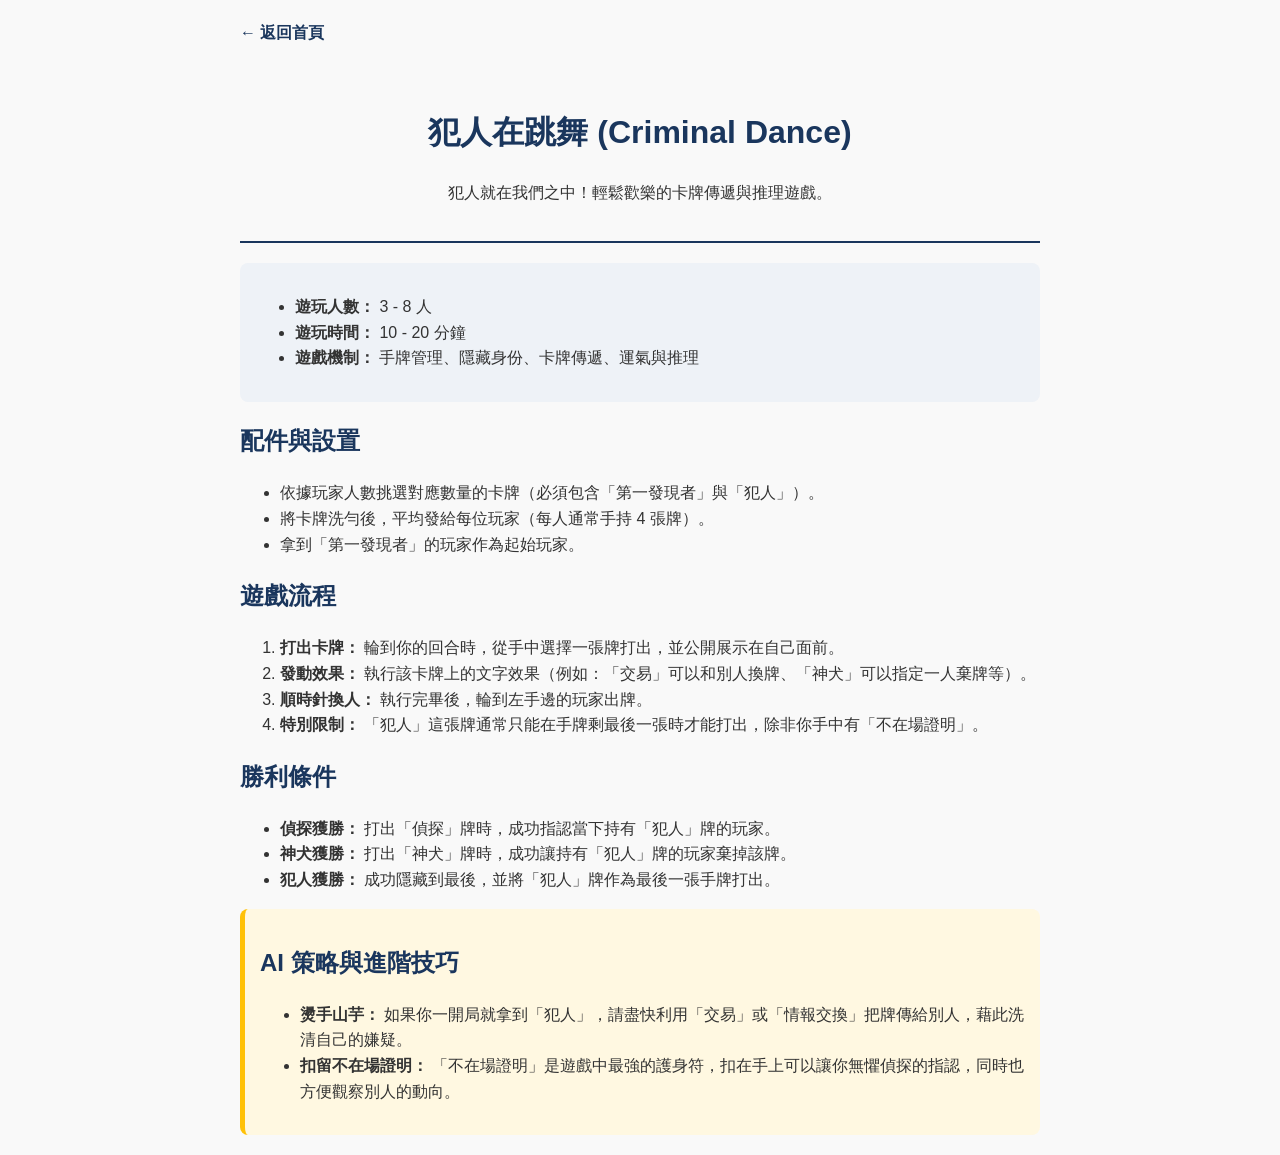
==== games/criminal-dance.html @ fc3745f8 "Add files via upload" ====
<!DOCTYPE html>
<html lang="zh-TW">
<head>
    <meta charset="UTF-8">
    <meta name="viewport" content="width=device-width, initial-scale=1.0">
    <title>犯人在跳舞 - 桌遊知識庫</title>
    <link rel="stylesheet" href="../css/style.css">
</head>
<body>
    <a href="../index.html" class="back-link">← 返回首頁</a>
    
    <header>
        <h1>犯人在跳舞 (Criminal Dance)</h1>
        <p>犯人就在我們之中！輕鬆歡樂的卡牌傳遞與推理遊戲。</p>
    </header>

    <main>
        <section class="info-card">
            <ul>
                <li><strong>遊玩人數：</strong> 3 - 8 人</li>
                <li><strong>遊玩時間：</strong> 10 - 20 分鐘</li>
                <li><strong>遊戲機制：</strong> 手牌管理、隱藏身份、卡牌傳遞、運氣與推理</li>
            </ul>
        </section>

        <section class="setup">
            <h2>配件與設置</h2>
            <ul>
                <li>依據玩家人數挑選對應數量的卡牌（必須包含「第一發現者」與「犯人」）。</li>
                <li>將卡牌洗勻後，平均發給每位玩家（每人通常手持 4 張牌）。</li>
                <li>拿到「第一發現者」的玩家作為起始玩家。</li>
            </ul>
        </section>

        <section class="gameplay">
            <h2>遊戲流程</h2>
            <ol>
                <li><strong>打出卡牌：</strong> 輪到你的回合時，從手中選擇一張牌打出，並公開展示在自己面前。</li>
                <li><strong>發動效果：</strong> 執行該卡牌上的文字效果（例如：「交易」可以和別人換牌、「神犬」可以指定一人棄牌等）。</li>
                <li><strong>順時針換人：</strong> 執行完畢後，輪到左手邊的玩家出牌。</li>
                <li><strong>特別限制：</strong> 「犯人」這張牌通常只能在手牌剩最後一張時才能打出，除非你手中有「不在場證明」。</li>
            </ol>
        </section>

        <section class="victory">
            <h2>勝利條件</h2>
            <ul>
                <li><strong>偵探獲勝：</strong> 打出「偵探」牌時，成功指認當下持有「犯人」牌的玩家。</li>
                <li><strong>神犬獲勝：</strong> 打出「神犬」牌時，成功讓持有「犯人」牌的玩家棄掉該牌。</li>
                <li><strong>犯人獲勝：</strong> 成功隱藏到最後，並將「犯人」牌作為最後一張手牌打出。</li>
            </ul>
        </section>

        <section class="strategy">
            <h2>AI 策略與進階技巧</h2>
            <ul>
                <li><strong>燙手山芋：</strong> 如果你一開局就拿到「犯人」，請盡快利用「交易」或「情報交換」把牌傳給別人，藉此洗清自己的嫌疑。</li>
                <li><strong>扣留不在場證明：</strong> 「不在場證明」是遊戲中最強的護身符，扣在手上可以讓你無懼偵探的指認，同時也方便觀察別人的動向。</li>
            </ul>
        </section>
    </main>
</body>
</html>
---- css/style.css ----
body {
    font-family: "Helvetica Neue", Helvetica, Arial, "微軟正黑體", sans-serif;
    background-color: #f9f9f9;
    color: #333;
    line-height: 1.6;
    max-width: 800px;
    margin: 0 auto;
    padding: 20px;
}
header {
    text-align: center;
    padding: 20px 0;
    border-bottom: 2px solid #1a365d;
    margin-bottom: 20px;
}
h1, h2, h3 {
    color: #1a365d;
}
.game-list {
    list-style-type: none;
    padding: 0;
}
.game-list li {
    background: white;
    margin-bottom: 15px;
    padding: 15px;
    border-radius: 8px;
    box-shadow: 0 2px 5px rgba(0,0,0,0.1);
}
.game-list a {
    text-decoration: none;
    color: inherit;
}
.game-list a:hover h3 {
    color: #0056b3;
}
/* 子頁面專用樣式 */
.info-card {
    background: #eef2f7;
    padding: 15px;
    border-radius: 8px;
    margin-bottom: 20px;
}
.strategy {
    background: #fff8e1;
    padding: 15px;
    border-radius: 8px;
    border-left: 5px solid #ffc107;
}
.back-link {
    display: inline-block;
    margin-bottom: 20px;
    color: #1a365d;
    text-decoration: none;
    font-weight: bold;
}
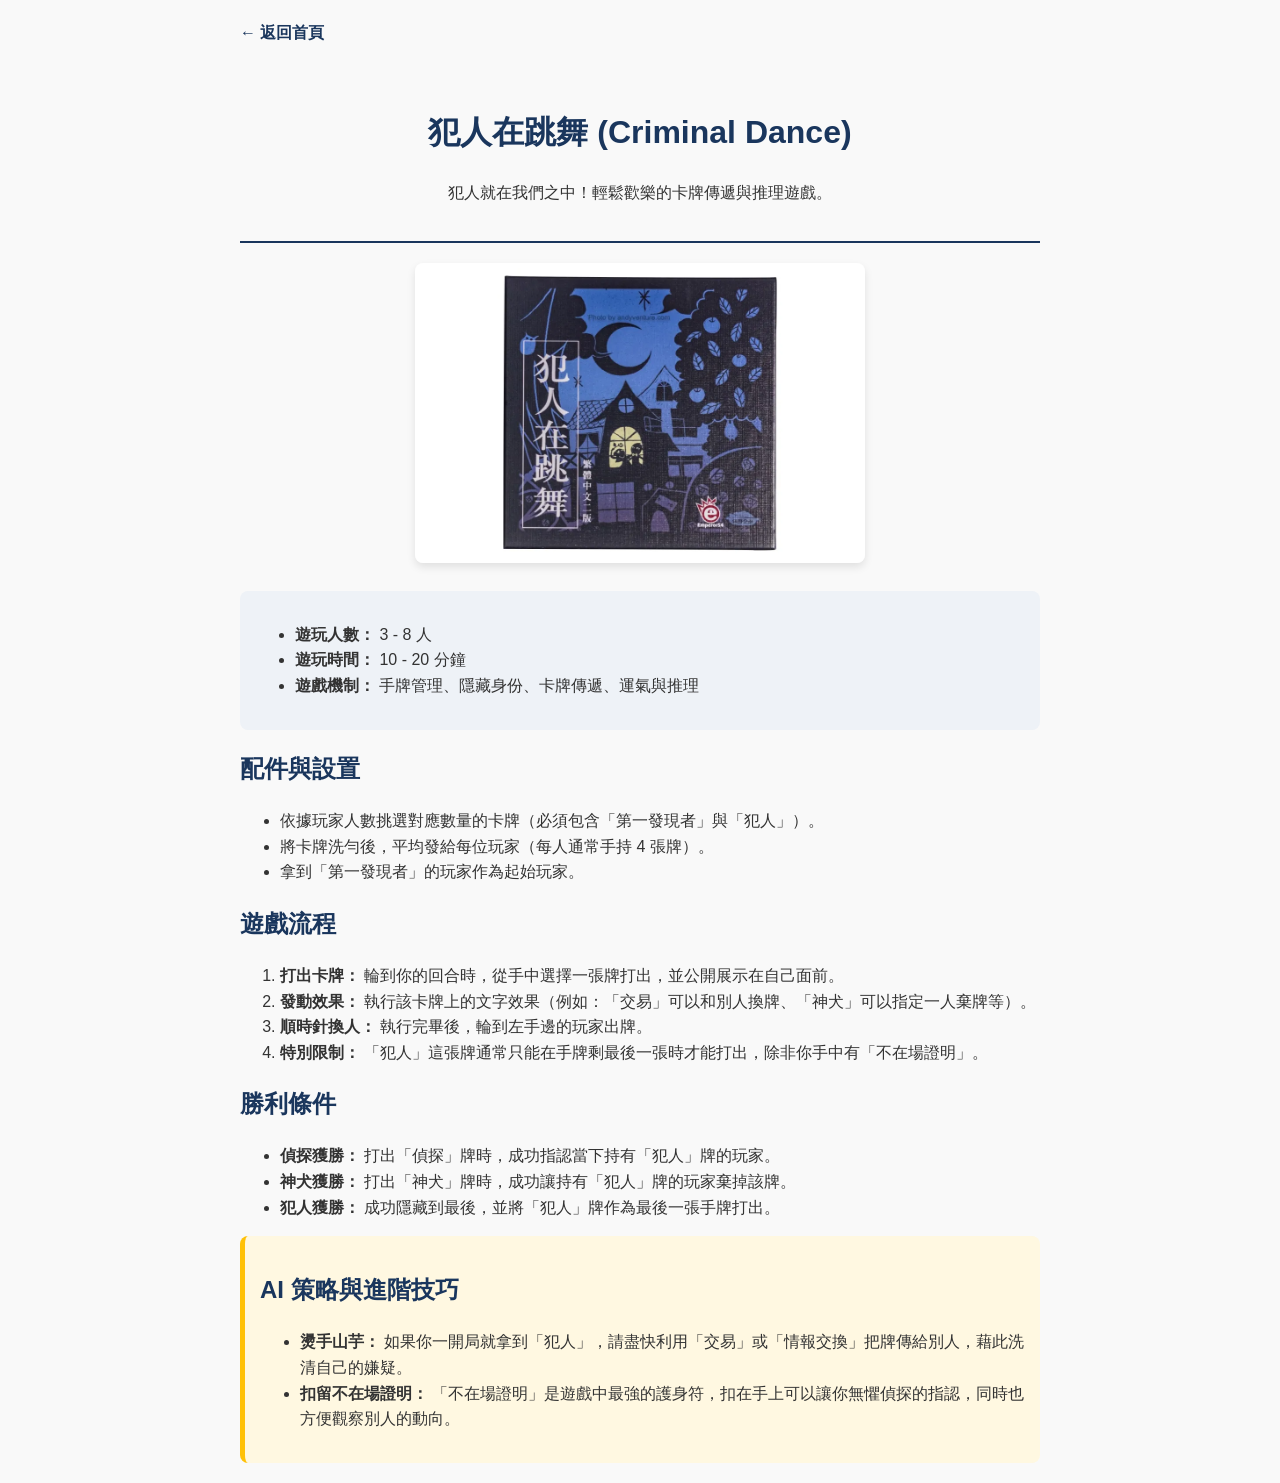
==== commit c53a61ad: "Update criminal-dance.html" ====
--- a/games/criminal-dance.html
+++ b/games/criminal-dance.html
@@ -13,6 +13,10 @@
         <h1>犯人在跳舞 (Criminal Dance)</h1>
         <p>犯人就在我們之中！輕鬆歡樂的卡牌傳遞與推理遊戲。</p>
     </header>
+
+    <div class="game-cover">
+        <img src="../images/criminal-dance.jpg" alt="犯人在跳舞桌遊封面">
+    </div>
 
     <main>
         <section class="info-card">
@@ -60,4 +64,4 @@
         </section>
     </main>
 </body>
-</html>+</html>
--- a/css/style.css
+++ b/css/style.css
@@ -53,4 +53,16 @@
     color: #1a365d;
     text-decoration: none;
     font-weight: bold;
-}+}
+/* 遊戲封面圖片樣式 */
+.game-cover {
+    text-align: center;
+    margin-bottom: 20px;
+}
+.game-cover img {
+    max-width: 100%;
+    height: auto;
+    max-height: 300px;
+    border-radius: 8px;
+    box-shadow: 0 4px 8px rgba(0,0,0,0.1);
+}
